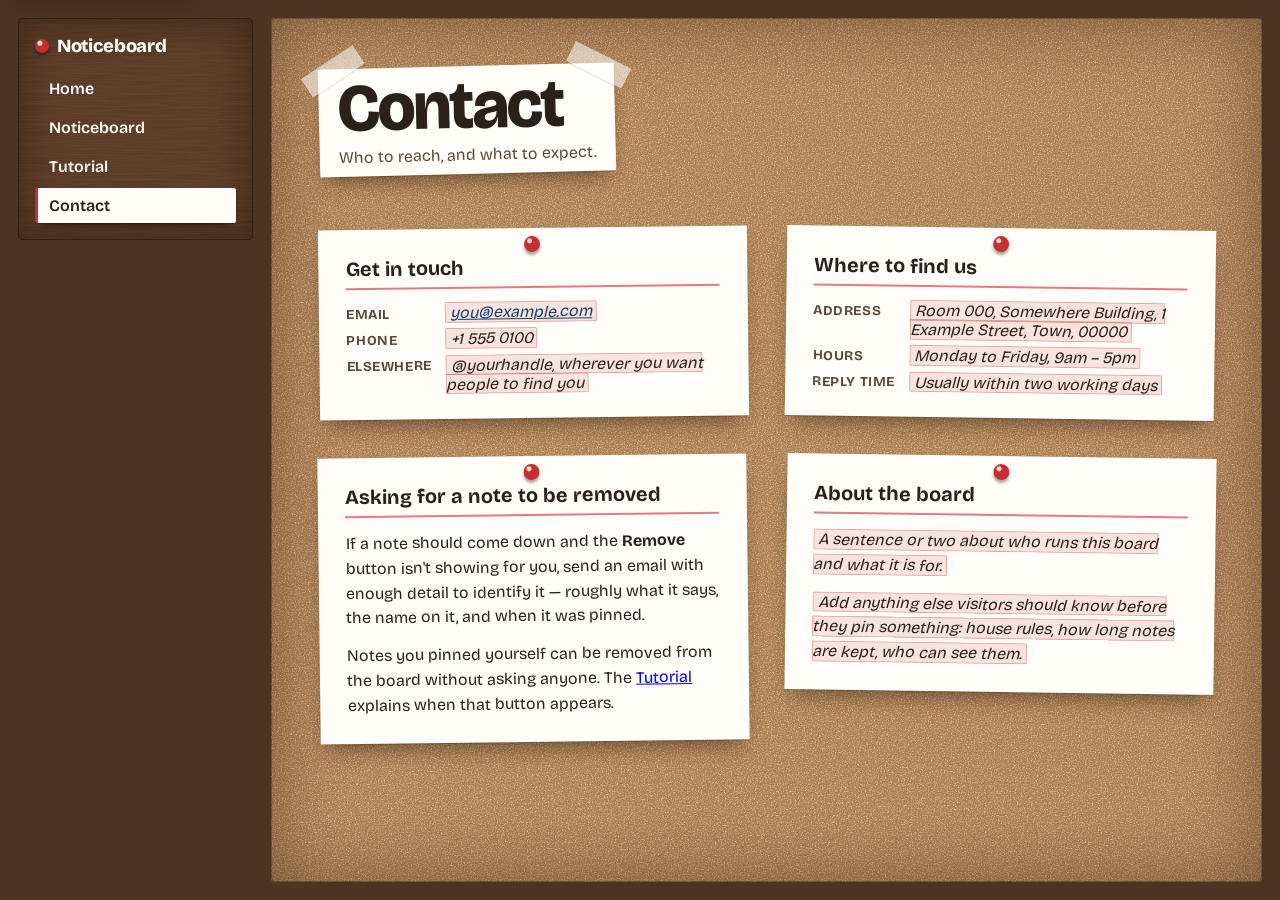
==== pages/contact.html @ e877d000 "Add multi-page structure" ====
<!doctype html>
<html lang="en">
<head>
  <meta charset="utf-8">
  <meta name="viewport" content="width=device-width, initial-scale=1">
  <title>Noticeboard — Contact</title>
  <meta name="description" content="How to reach the person who looks after the board.">
  <link rel="icon" href="../assets/img/pushpin.svg" type="image/svg+xml">
  <link rel="preconnect" href="https://fonts.googleapis.com">
  <link rel="preconnect" href="https://fonts.gstatic.com" crossorigin>
  <link rel="stylesheet" href="https://fonts.googleapis.com/css2?family=Bricolage+Grotesque:opsz,wght@12..96,400..800&family=Kalam:wght@400;700&display=swap">
  <link rel="stylesheet" href="../assets/css/base.css">
  <link rel="stylesheet" href="../assets/css/layout.css">
  <link rel="stylesheet" href="../assets/css/contact.css">
</head>
<body data-page="contact" data-base="..">
  <a class="skip-link" href="#main">Skip to main content</a>

  <div class="app">
    <header class="sidebar" data-site-sidebar>
      <noscript><p class="noscript-note">The site menu needs JavaScript. The pages are at ../index.html, noticeboard.html, tutorial.html and contact.html.</p></noscript>
    </header>

    <main class="board" id="main" tabindex="-1">
      <header class="masthead">
        <div class="title-strip">
          <h1>Contact</h1>
          <p class="tagline">Who to reach, and what to expect.</p>
        </div>
      </header>

      <!-- Everything marked "placeholder" below is yours to replace. -->
      <div class="contact-grid">
        <section class="card pinned contact-card" aria-labelledby="reach-heading">
          <h2 id="reach-heading">Get in touch</h2>
          <dl class="contact-list">
            <dt>Email</dt>
            <dd><a href="mailto:you@example.com" class="placeholder">you@example.com</a></dd>

            <dt>Phone</dt>
            <dd><span class="placeholder">+1 555 0100</span></dd>

            <dt>Elsewhere</dt>
            <dd><span class="placeholder">@yourhandle, wherever you want people to find you</span></dd>
          </dl>
        </section>

        <section class="card pinned contact-card" aria-labelledby="where-heading">
          <h2 id="where-heading">Where to find us</h2>
          <dl class="contact-list">
            <dt>Address</dt>
            <dd><span class="placeholder">Room 000, Somewhere Building, 1 Example Street, Town, 00000</span></dd>

            <dt>Hours</dt>
            <dd><span class="placeholder">Monday to Friday, 9am – 5pm</span></dd>

            <dt>Reply time</dt>
            <dd><span class="placeholder">Usually within two working days</span></dd>
          </dl>
        </section>

        <section class="card pinned contact-card" aria-labelledby="takedown-heading">
          <h2 id="takedown-heading">Asking for a note to be removed</h2>
          <p>If a note should come down and the <strong>Remove</strong> button isn't showing for you, send an email with enough detail to identify it — roughly what it says, the name on it, and when it was pinned.</p>
          <p>Notes you pinned yourself can be removed from the board without asking anyone. The <a href="tutorial.html">Tutorial</a> explains when that button appears.</p>
        </section>

        <section class="card pinned contact-card" aria-labelledby="about-heading">
          <h2 id="about-heading">About the board</h2>
          <p><span class="placeholder">A sentence or two about who runs this board and what it is for.</span></p>
          <p><span class="placeholder">Add anything else visitors should know before they pin something: house rules, how long notes are kept, who can see them.</span></p>
        </section>
      </div>
    </main>
  </div>

  <script type="module" src="../assets/js/nav.js"></script>
</body>
</html>
---- assets/css/base.css ----
/* ---------------------------------------------------------------------------
   Shared foundations: colour and type tokens, the cork board surface, the
   taped title strip, paper stock, form controls and buttons.
   Anything used by more than one page belongs here.
   --------------------------------------------------------------------------- */

:root {
  --walnut: #4e3322;
  --walnut-light: #5a3b27;
  --cork: #b8875a;
  --ink: #2a2118;
  --ink-soft: #5b4a3a;
  --index-card: #fffdf7;
  --pin-red: #c62f2f;
  --focus: #1f5fa8;
  --focus-dark: #ffd66b;
  --paper-yellow: #f7e48f;
  --paper-blue: #c9dfef;
  --paper-pink: #f3c9d1;
  --paper-green: #cfe5bd;
  --frame: clamp(8px, 1.8vw, 18px);
  --rail: clamp(190px, 19vw, 235px);
  --card-shadow: 0 1px 1px rgba(0, 0, 0, .15), 0 12px 22px -8px rgba(40, 20, 5, .55);
}

* { box-sizing: border-box; }
[hidden] { display: none !important; }

body {
  margin: 0;
  min-height: 100vh;
  padding: var(--frame);
  background: var(--walnut);
  color: var(--ink);
  font-family: "Bricolage Grotesque", system-ui, -apple-system, "Segoe UI", sans-serif;
  overflow-x: hidden;
}

/* The cork board every page sits on */
.board {
  padding: clamp(22px, 4vw, 48px);
  border-radius: 4px;
  background-color: var(--cork);
  background-image:
    url("data:image/svg+xml,%3Csvg xmlns='http://www.w3.org/2000/svg' width='220' height='220'%3E%3Cfilter id='d'%3E%3CfeTurbulence type='fractalNoise' baseFrequency='0.9' numOctaves='3' stitchTiles='stitch'/%3E%3CfeColorMatrix values='0 0 0 0 0.28 0 0 0 0 0.16 0 0 0 0 0.06 1.7 0 0 0 -0.66'/%3E%3C/filter%3E%3Crect width='220' height='220' filter='url(%23d)'/%3E%3C/svg%3E"),
    url("data:image/svg+xml,%3Csvg xmlns='http://www.w3.org/2000/svg' width='260' height='260'%3E%3Cfilter id='l'%3E%3CfeTurbulence type='fractalNoise' baseFrequency='0.7' numOctaves='2' seed='7' stitchTiles='stitch'/%3E%3CfeColorMatrix values='0 0 0 0 0.94 0 0 0 0 0.8 0 0 0 0 0.6 0 1.6 0 0 -0.7'/%3E%3C/filter%3E%3Crect width='260' height='260' filter='url(%23l)'/%3E%3C/svg%3E");
  box-shadow: inset 0 0 0 1px rgba(0, 0, 0, .25), inset 0 0 70px rgba(40, 20, 5, .45);
}

.board:focus { outline: 3px solid var(--focus-dark); outline-offset: -3px; }

/* Title strip, taped to the board */
.masthead { margin: 0 0 clamp(30px, 5vw, 54px); }

.title-strip {
  position: relative;
  display: inline-block;
  max-width: 100%;
  padding: .55rem 1.2rem .65rem;
  background: var(--index-card);
  transform: rotate(-1.4deg);
  box-shadow: 0 1px 1px rgba(0, 0, 0, .15), 0 12px 20px -8px rgba(40, 20, 5, .55);
}

.title-strip::before,
.title-strip::after {
  content: "";
  position: absolute;
  top: -9px;
  width: 62px;
  height: 22px;
  background: rgba(255, 255, 255, .55);
  box-shadow: 0 1px 2px rgba(0, 0, 0, .12);
}
.title-strip::before { left: -16px; transform: rotate(-32deg); }
.title-strip::after { right: -16px; transform: rotate(28deg); }

h1 {
  margin: 0;
  font-size: clamp(2.3rem, 7vw, 4.2rem);
  font-weight: 800;
  font-variation-settings: "opsz" 96;
  line-height: .95;
  letter-spacing: -.03em;
  overflow-wrap: anywhere;
}

.tagline {
  margin: .4rem 0 0;
  font-size: 1rem;
  color: var(--ink-soft);
}

/* Paper stock */
.paper-yellow { background-color: var(--paper-yellow); }
.paper-blue { background-color: var(--paper-blue); }
.paper-pink { background-color: var(--paper-pink); }
.paper-green { background-color: var(--paper-green); }

/* Anything held to the board by a pushpin */
.pinned {
  --pin: var(--pin-red);
  position: relative;
  transform: rotate(var(--tilt, 0deg));
}

.pinned::before {
  content: "";
  position: absolute;
  top: .5rem;
  left: 50%;
  width: 16px;
  height: 16px;
  margin-left: -8px;
  border-radius: 50%;
  background: radial-gradient(circle at 35% 30%, rgba(255, 255, 255, .8) 0 2px, transparent 3px), var(--pin);
  box-shadow: 0 3px 3px rgba(0, 0, 0, .35);
}

/* An index card of prose */
.card {
  padding: 1.7rem clamp(1.1rem, 2.4vw, 1.7rem) clamp(1.1rem, 2.4vw, 1.6rem);
  background: var(--index-card);
  box-shadow: var(--card-shadow);
}

.card h2 {
  margin: 0 0 .85rem;
  padding-bottom: .45rem;
  border-bottom: 2px solid #e27b86;
  font-size: 1.25rem;
  font-weight: 700;
}

.card h3 {
  margin: 1.4rem 0 .4rem;
  font-size: 1.05rem;
  font-weight: 700;
}

.card p,
.card li { line-height: 1.55; }

.card p { margin: 0 0 .8rem; }
.card > :last-child { margin-bottom: 0; }

.handwritten {
  font-family: "Kalam", "Comic Sans MS", cursive;
  font-size: 1.15rem;
  line-height: 1.45;
}

/* Form controls */
.field { margin-bottom: .85rem; }

.field-label,
legend {
  display: block;
  margin-bottom: .3rem;
  padding: 0;
  font-size: .85rem;
  font-weight: 600;
}

.optional { font-weight: 400; color: var(--ink-soft); }

fieldset { margin: 0 0 1.1rem; padding: 0; border: 0; }

textarea,
input[type="text"],
input[type="email"],
input[type="password"] {
  width: 100%;
  padding: .5rem .6rem;
  border: 1px solid #cbbba7;
  border-radius: 3px;
  background: #fff;
  color: var(--ink);
  font: inherit;
}

textarea {
  min-height: 7.5rem;
  resize: vertical;
  font-family: "Kalam", "Comic Sans MS", cursive;
  font-size: 1.1rem;
  line-height: 1.4;
}

/* Buttons */
.pin-button {
  width: 100%;
  padding: .7rem 1rem;
  border: 0;
  border-radius: 3px;
  background: var(--pin-red);
  color: #fff;
  font: inherit;
  font-size: 1rem;
  font-weight: 700;
  cursor: pointer;
}
.pin-button:hover { background: #a92525; }
.pin-button:disabled { background: #7c6f62; cursor: not-allowed; }

.small-button {
  padding: .35rem .7rem;
  border: 1px solid #cbbba7;
  border-radius: 3px;
  background: #fff;
  color: var(--ink);
  font: inherit;
  font-size: .85rem;
  cursor: pointer;
}
.small-button:hover { background: #f1e9dc; }

.link-button {
  padding: 0;
  border: 0;
  background: none;
  color: var(--focus);
  font: inherit;
  font-size: .85rem;
  text-decoration: underline;
  cursor: pointer;
}
.link-button:hover { color: #14406f; }

/* Focus, visible everywhere */
a:focus-visible,
button:focus-visible,
input:focus-visible,
textarea:focus-visible,
[tabindex]:focus-visible {
  outline: 3px solid var(--focus);
  outline-offset: 2px;
}

.skip-link {
  position: fixed;
  top: .6rem;
  left: .6rem;
  z-index: 20;
  padding: .55rem .9rem;
  border-radius: 3px;
  background: var(--index-card);
  color: var(--ink);
  font-weight: 600;
  text-decoration: none;
  box-shadow: var(--card-shadow);
  transform: translateY(calc(-100% - 1rem));
}
.skip-link:focus { transform: none; }

.visually-hidden {
  position: absolute;
  width: 1px;
  height: 1px;
  overflow: hidden;
  clip: rect(0 0 0 0);
  white-space: nowrap;
}
---- assets/css/layout.css ----
/* ---------------------------------------------------------------------------
   The page shell: a wooden rail on the left holding the site navigation, and
   the cork board filling the rest. Below 820px the rail becomes a top bar with
   a Menu button.
   --------------------------------------------------------------------------- */

/* Narrow: rail on top, board taking the rest of the height. */
.app {
  display: grid;
  grid-template-columns: minmax(0, 1fr);
  grid-template-rows: auto minmax(0, 1fr);
  gap: var(--frame);
  min-height: calc(100vh - 2 * var(--frame));
}

/* The rail */
.sidebar {
  padding: clamp(.75rem, 2vw, 1.05rem);
  border-radius: 4px;
  background-color: var(--walnut-light);
  background-image:
    url("data:image/svg+xml,%3Csvg xmlns='http://www.w3.org/2000/svg' width='200' height='200'%3E%3Cfilter id='w'%3E%3CfeTurbulence type='fractalNoise' baseFrequency='0.02 0.85' numOctaves='3' seed='3' stitchTiles='stitch'/%3E%3CfeColorMatrix values='0 0 0 0 0.16 0 0 0 0 0.08 0 0 0 0 0.03 0.9 0 0 0 -0.34'/%3E%3C/filter%3E%3Crect width='200' height='200' filter='url(%23w)'/%3E%3C/svg%3E");
  color: var(--index-card);
  box-shadow: inset 0 0 0 1px rgba(0, 0, 0, .3), inset 0 0 40px rgba(20, 8, 0, .45);
}

.sidebar :focus-visible { outline-color: var(--focus-dark); }

.sidebar-head {
  display: flex;
  flex-wrap: wrap;
  align-items: center;
  justify-content: space-between;
  gap: .75rem;
}

.brand {
  display: inline-flex;
  align-items: center;
  gap: .5rem;
  color: var(--index-card);
  font-weight: 800;
  font-size: 1.15rem;
  letter-spacing: -.01em;
  text-decoration: none;
}
.brand:hover .brand-name { text-decoration: underline; }

.brand-pin {
  width: 14px;
  height: 14px;
  flex: none;
  border-radius: 50%;
  background: radial-gradient(circle at 35% 30%, rgba(255, 255, 255, .85) 0 2px, transparent 3px), var(--pin-red);
  box-shadow: 0 2px 3px rgba(0, 0, 0, .45);
}

.nav-toggle {
  display: inline-flex;
  align-items: center;
  gap: .5rem;
  padding: .45rem .7rem;
  border: 1px solid rgba(255, 253, 247, .45);
  border-radius: 3px;
  background: rgba(0, 0, 0, .22);
  color: var(--index-card);
  font: inherit;
  font-size: .9rem;
  font-weight: 600;
  cursor: pointer;
}
.nav-toggle:hover { background: rgba(0, 0, 0, .35); }

.nav-toggle-icon {
  width: 16px;
  height: 2px;
  background: currentColor;
  box-shadow: 0 -5px 0 currentColor, 0 5px 0 currentColor;
}

/* Collapsed by default; the Menu button opens it on narrow screens */
.site-nav { display: none; margin-top: .9rem; }
.sidebar.is-open .site-nav { display: block; }

.nav-list {
  display: flex;
  flex-direction: column;
  gap: .25rem;
  margin: 0;
  padding: 0;
  list-style: none;
}

.nav-link {
  display: block;
  padding: .5rem .7rem;
  border-left: 3px solid transparent;
  border-radius: 2px;
  color: var(--index-card);
  font-weight: 600;
  text-decoration: none;
}
.nav-link:hover {
  background: rgba(255, 253, 247, .14);
  text-decoration: underline;
}

.nav-link.is-current {
  background: var(--index-card);
  border-left-color: var(--pin-red);
  color: var(--ink);
  box-shadow: 0 1px 1px rgba(0, 0, 0, .2), 0 7px 11px -7px rgba(0, 0, 0, .7);
}
.nav-link.is-current:hover {
  background: var(--index-card);
  text-decoration: underline;
}

.noscript-note {
  margin: .9rem 0 0;
  font-size: .85rem;
  color: var(--index-card);
}

@media (min-width: 820px) {
  .app {
    grid-template-columns: var(--rail) minmax(0, 1fr);
    grid-template-rows: minmax(0, 1fr);
  }

  .sidebar {
    position: sticky;
    top: var(--frame);
    align-self: start;
  }

  .sidebar-head { flex-direction: column; align-items: flex-start; gap: 0; }
  .nav-toggle { display: none; }
  .site-nav { display: block; }
}
---- assets/css/contact.css ----
/* Rules used only by pages/contact.html. */

.contact-grid {
  display: grid;
  grid-template-columns: repeat(auto-fit, minmax(min(100%, 280px), 1fr));
  gap: clamp(24px, 3vw, 38px);
  align-items: start;
  max-width: 62rem;
}

.contact-card:nth-child(odd) { --tilt: -.7deg; }
.contact-card:nth-child(even) { --tilt: .8deg; }

.contact-list {
  margin: 0;
  display: grid;
  grid-template-columns: auto minmax(0, 1fr);
  gap: .45rem .9rem;
}

.contact-list dt {
  font-size: .85rem;
  font-weight: 700;
  color: var(--ink-soft);
  text-transform: uppercase;
  letter-spacing: .04em;
  padding-top: .1rem;
}

.contact-list dd {
  margin: 0;
  overflow-wrap: anywhere;
}

.contact-list a { color: #14406f; }

.placeholder {
  padding: .05rem .3rem;
  border-radius: 2px;
  background: rgba(198, 47, 47, .12);
  box-shadow: inset 0 0 0 1px rgba(198, 47, 47, .35);
  font-style: italic;
}
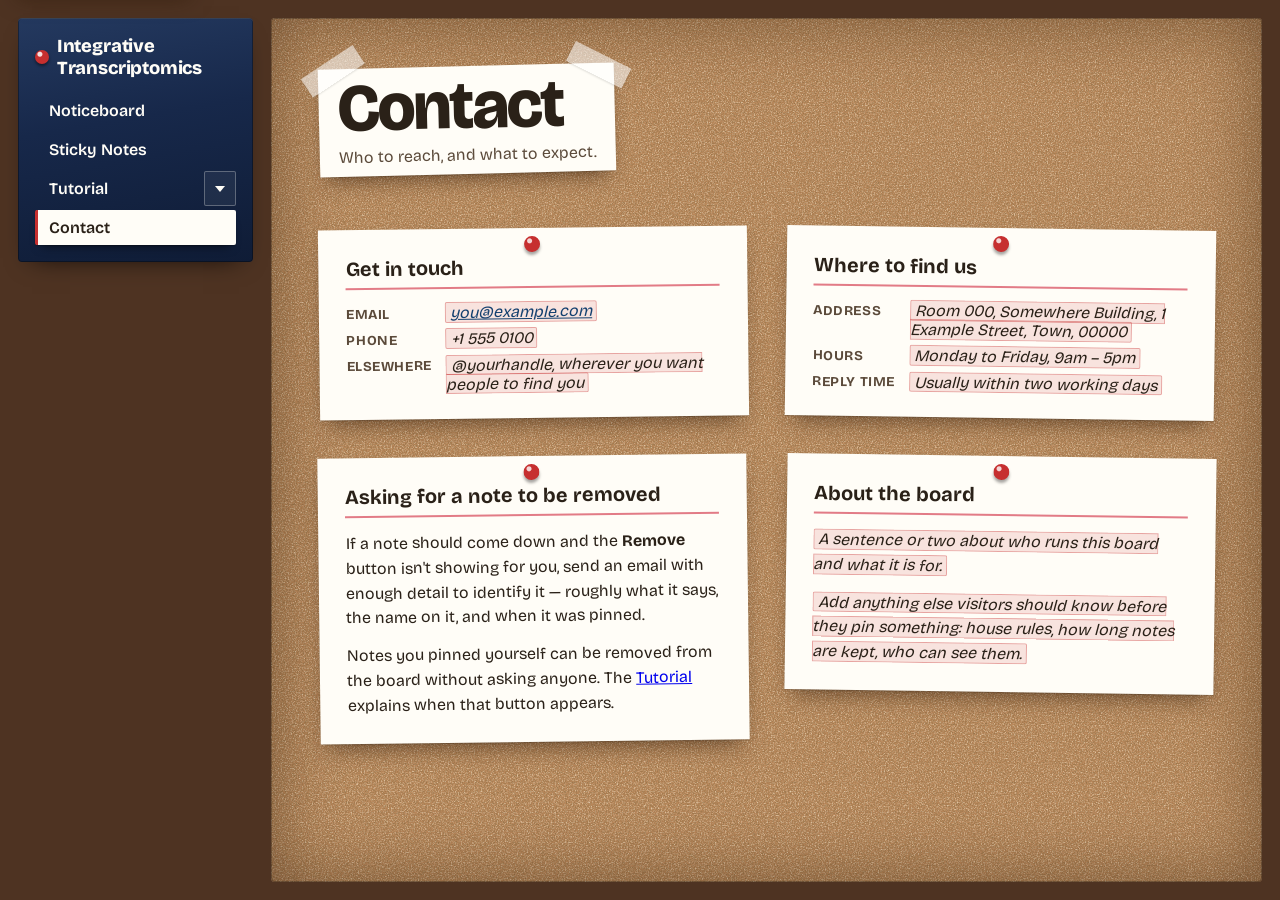
==== commit 1fe43505: "rearranged the content of the website" ====
--- a/pages/contact.html
+++ b/pages/contact.html
@@ -3,7 +3,7 @@
 <head>
   <meta charset="utf-8">
   <meta name="viewport" content="width=device-width, initial-scale=1">
-  <title>Noticeboard — Contact</title>
+  <title>Integrative Transcriptomics — Contact</title>
   <meta name="description" content="How to reach the person who looks after the board.">
   <link rel="icon" href="../assets/img/pushpin.svg" type="image/svg+xml">
   <link rel="preconnect" href="https://fonts.googleapis.com">
--- a/assets/css/base.css
+++ b/assets/css/base.css
@@ -7,6 +7,10 @@
 :root {
   --walnut: #4e3322;
   --walnut-light: #5a3b27;
+  /* The navigation rail */
+  --navy: #17284a;
+  --navy-light: #24395f;
+  --navy-deep: #0f1c36;
   --cork: #b8875a;
   --ink: #2a2118;
   --ink-soft: #5b4a3a;
--- a/assets/css/layout.css
+++ b/assets/css/layout.css
@@ -17,11 +17,15 @@
 .sidebar {
   padding: clamp(.75rem, 2vw, 1.05rem);
   border-radius: 4px;
-  background-color: var(--walnut-light);
+  background-color: var(--navy);
   background-image:
-    url("data:image/svg+xml,%3Csvg xmlns='http://www.w3.org/2000/svg' width='200' height='200'%3E%3Cfilter id='w'%3E%3CfeTurbulence type='fractalNoise' baseFrequency='0.02 0.85' numOctaves='3' seed='3' stitchTiles='stitch'/%3E%3CfeColorMatrix values='0 0 0 0 0.16 0 0 0 0 0.08 0 0 0 0 0.03 0.9 0 0 0 -0.34'/%3E%3C/filter%3E%3Crect width='200' height='200' filter='url(%23w)'/%3E%3C/svg%3E");
-  color: var(--index-card);
-  box-shadow: inset 0 0 0 1px rgba(0, 0, 0, .3), inset 0 0 40px rgba(20, 8, 0, .45);
+    linear-gradient(170deg, var(--navy-light) 0%, var(--navy) 42%, var(--navy-deep) 100%),
+    url("data:image/svg+xml,%3Csvg xmlns='http://www.w3.org/2000/svg' width='200' height='200'%3E%3Cfilter id='n'%3E%3CfeTurbulence type='fractalNoise' baseFrequency='0.8' numOctaves='2' seed='5' stitchTiles='stitch'/%3E%3CfeColorMatrix values='0 0 0 0 1 0 0 0 0 1 0 0 0 0 1 0 0 0 0.05 0'/%3E%3C/filter%3E%3Crect width='200' height='200' filter='url(%23n)'/%3E%3C/svg%3E");
+  color: var(--index-card);
+  box-shadow:
+    inset 0 1px 0 rgba(255, 255, 255, .14),
+    inset 0 0 0 1px rgba(0, 0, 0, .35),
+    0 10px 24px -14px rgba(0, 0, 0, .8);
 }
 
 .sidebar :focus-visible { outline-color: var(--focus-dark); }
@@ -91,8 +95,11 @@
   list-style: none;
 }
 
+.nav-row { display: flex; align-items: stretch; gap: .2rem; }
+
 .nav-link {
   display: block;
+  flex: 1;
   padding: .5rem .7rem;
   border-left: 3px solid transparent;
   border-radius: 2px;
@@ -116,6 +123,83 @@
   text-decoration: underline;
 }
 
+/* The disclosure that unfolds the practical sessions */
+.nav-disclosure {
+  display: grid;
+  place-items: center;
+  width: 2rem;
+  flex: none;
+  padding: 0;
+  border: 1px solid rgba(255, 253, 247, .28);
+  border-radius: 2px;
+  background: rgba(255, 255, 255, .06);
+  color: var(--index-card);
+  cursor: pointer;
+}
+.nav-disclosure:hover { background: rgba(255, 255, 255, .18); }
+
+.nav-chevron {
+  width: 0;
+  height: 0;
+  border-left: 5px solid transparent;
+  border-right: 5px solid transparent;
+  border-top: 6px solid currentColor;
+  transition: transform .15s ease;
+}
+.nav-disclosure[aria-expanded="true"] .nav-chevron { transform: rotate(-180deg); }
+
+@media (prefers-reduced-motion: reduce) {
+  .nav-chevron { transition: none; }
+}
+
+.nav-sublist {
+  display: flex;
+  flex-direction: column;
+  gap: .1rem;
+  margin: .3rem 0 .45rem .5rem;
+  padding: 0 0 0 .55rem;
+  border-left: 2px solid rgba(255, 253, 247, .25);
+  list-style: none;
+}
+
+.nav-sublink {
+  display: flex;
+  align-items: baseline;
+  gap: .5rem;
+  padding: .3rem .5rem;
+  border-radius: 2px;
+  color: rgba(255, 253, 247, .88);
+  font-size: .85rem;
+  text-decoration: none;
+}
+.nav-sublink:hover {
+  background: rgba(255, 253, 247, .14);
+  color: #fff;
+  text-decoration: underline;
+}
+
+.nav-sublink-code {
+  flex: none;
+  font-weight: 700;
+  font-variant-numeric: tabular-nums;
+  letter-spacing: .02em;
+}
+
+.nav-sublink-title {
+  overflow: hidden;
+  font-weight: 400;
+  text-overflow: ellipsis;
+  white-space: nowrap;
+}
+
+.nav-sublink.is-current {
+  background: var(--index-card);
+  color: var(--ink);
+  font-weight: 700;
+}
+.nav-sublink.is-current .nav-sublink-title { font-weight: 600; }
+.nav-sublink.is-current:hover { background: var(--index-card); }
+
 .noscript-note {
   margin: .9rem 0 0;
   font-size: .85rem;
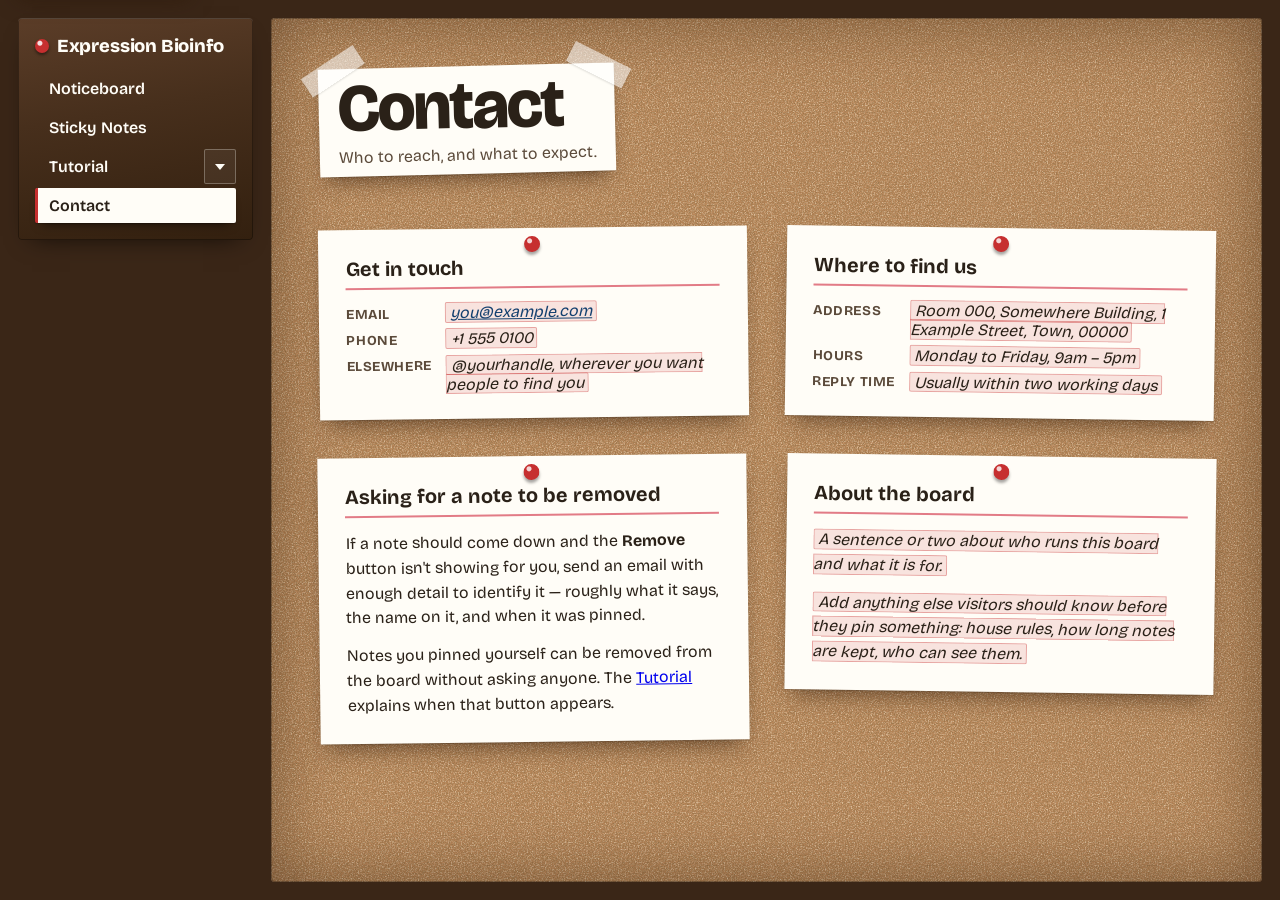
==== commit 801e3398: "rename the site title" ====
--- a/pages/contact.html
+++ b/pages/contact.html
@@ -3,7 +3,7 @@
 <head>
   <meta charset="utf-8">
   <meta name="viewport" content="width=device-width, initial-scale=1">
-  <title>Integrative Transcriptomics — Contact</title>
+  <title>Expression Bioinfo — Contact</title>
   <meta name="description" content="How to reach the person who looks after the board.">
   <link rel="icon" href="../assets/img/pushpin.svg" type="image/svg+xml">
   <link rel="preconnect" href="https://fonts.googleapis.com">
--- a/assets/css/base.css
+++ b/assets/css/base.css
@@ -5,12 +5,16 @@
    --------------------------------------------------------------------------- */
 
 :root {
-  --walnut: #4e3322;
-  --walnut-light: #5a3b27;
-  /* The navigation rail */
-  --navy: #17284a;
-  --navy-light: #24395f;
-  --navy-deep: #0f1c36;
+  --walnut: #3a2617;
+  /* The navigation rail, light at the top to dark at the foot */
+  --rail-top: #5b3d28;
+  --rail-mid: #472f1c;
+  --rail-base: #33200f;
+  /* Code chunks in the practical write-ups */
+  --code-bg: #2b1f15;
+  --code-head: #3d2c1e;
+  --code-edge: #1c130b;
+  --code-text: #f2e9de;
   --cork: #b8875a;
   --ink: #2a2118;
   --ink-soft: #5b4a3a;
@@ -23,7 +27,7 @@
   --paper-pink: #f3c9d1;
   --paper-green: #cfe5bd;
   --frame: clamp(8px, 1.8vw, 18px);
-  --rail: clamp(190px, 19vw, 235px);
+  --rail-width: clamp(190px, 19vw, 235px);
   --card-shadow: 0 1px 1px rgba(0, 0, 0, .15), 0 12px 22px -8px rgba(40, 20, 5, .55);
 }
 
--- a/assets/css/layout.css
+++ b/assets/css/layout.css
@@ -17,9 +17,9 @@
 .sidebar {
   padding: clamp(.75rem, 2vw, 1.05rem);
   border-radius: 4px;
-  background-color: var(--navy);
+  background-color: var(--rail-mid);
   background-image:
-    linear-gradient(170deg, var(--navy-light) 0%, var(--navy) 42%, var(--navy-deep) 100%),
+    linear-gradient(170deg, var(--rail-top) 0%, var(--rail-mid) 42%, var(--rail-base) 100%),
     url("data:image/svg+xml,%3Csvg xmlns='http://www.w3.org/2000/svg' width='200' height='200'%3E%3Cfilter id='n'%3E%3CfeTurbulence type='fractalNoise' baseFrequency='0.8' numOctaves='2' seed='5' stitchTiles='stitch'/%3E%3CfeColorMatrix values='0 0 0 0 1 0 0 0 0 1 0 0 0 0 1 0 0 0 0.05 0'/%3E%3C/filter%3E%3Crect width='200' height='200' filter='url(%23n)'/%3E%3C/svg%3E");
   color: var(--index-card);
   box-shadow:
@@ -208,7 +208,7 @@
 
 @media (min-width: 820px) {
   .app {
-    grid-template-columns: var(--rail) minmax(0, 1fr);
+    grid-template-columns: var(--rail-width) minmax(0, 1fr);
     grid-template-rows: minmax(0, 1fr);
   }
 
